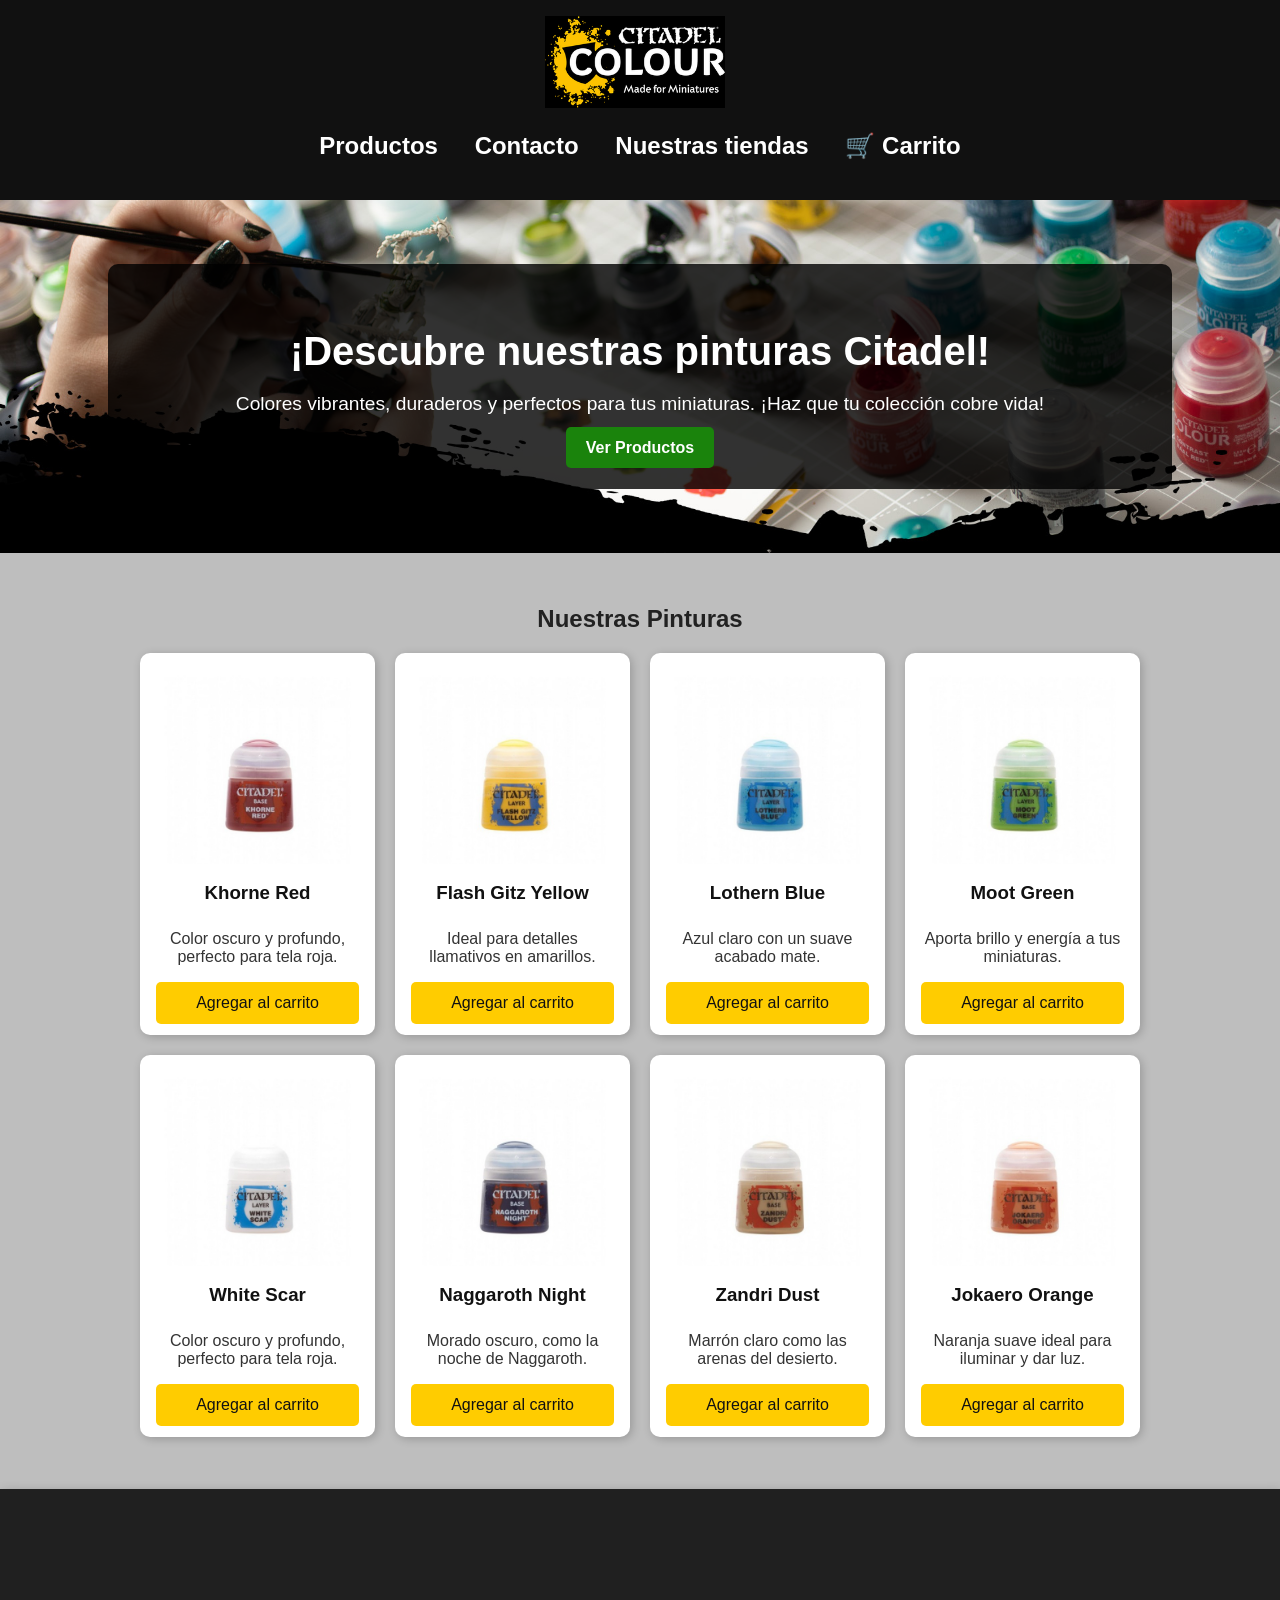
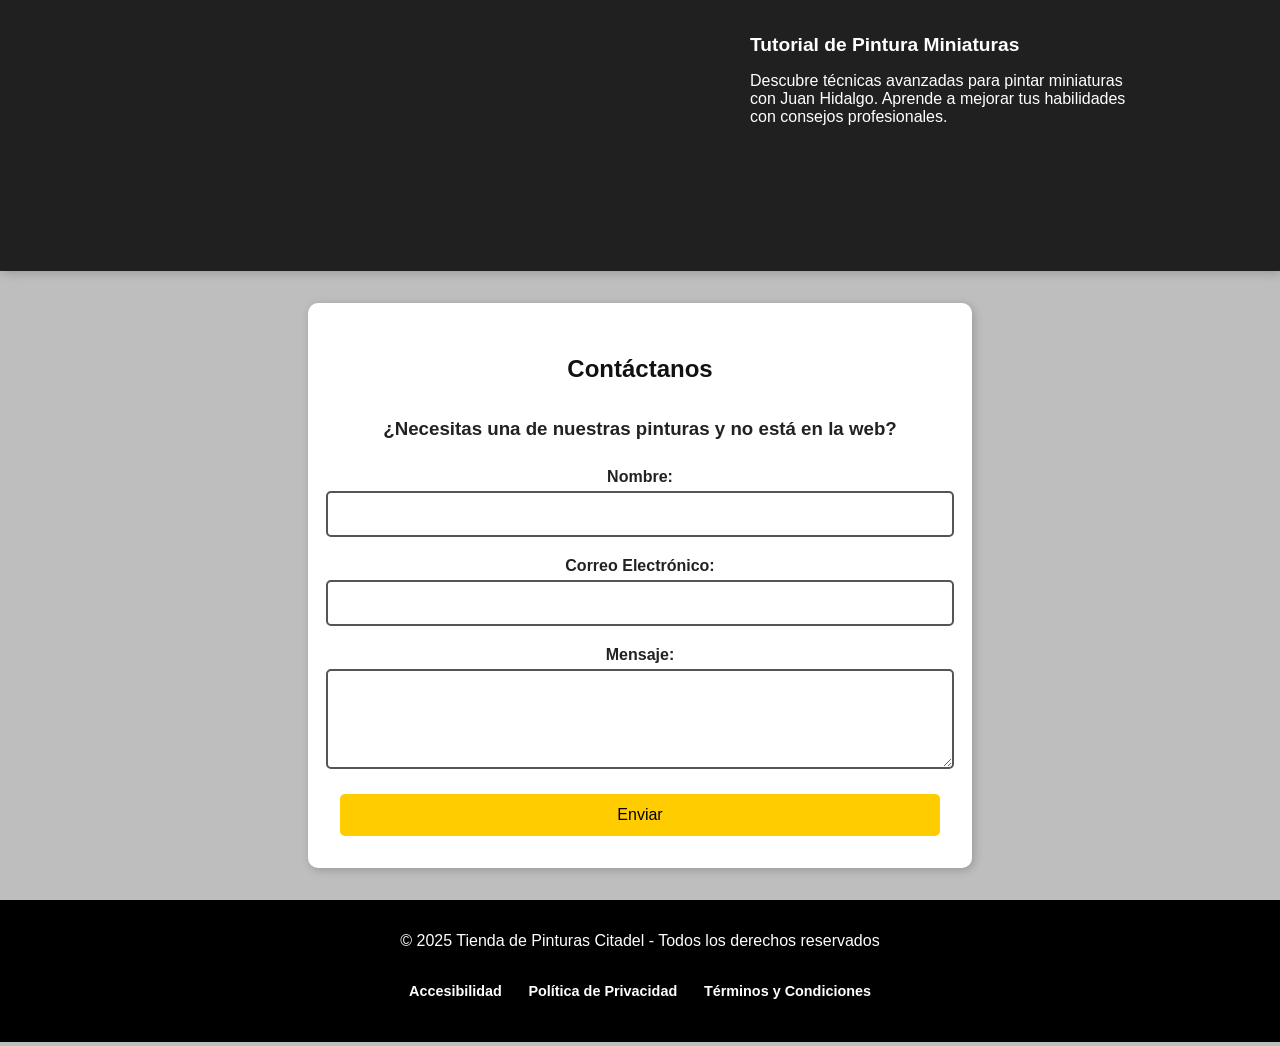
==== index.html @ b5c4b56a "Update and rename citadel.html to index.html" ====
<!DOCTYPE html>
<html lang="es">
<head>
    <meta charset="UTF-8">
    <meta name="viewport" content="width=device-width, initial-scale=1.0">
    <title>Tienda de Pinturas Citadel</title>
    <link rel="stylesheet" href="estilo.css">
</head>
<body>
    <a href="#contenido-principal" class="sr-only">Saltar al contenido</a>

 
    <header>
        <img src="images/citadel-icon.png" alt="" style="width: 180px; height: auto; vertical-align: middle; margin-right: 10px;">
        <nav aria-label="Navegación principal">
            <ul>
                <li><a href="#productos">Productos</a></li>
                <li><a href="#contacto">Contacto</a></li>
                <li><a href="#nuestrastiendas">Nuestras tiendas</a></li>
                <li><a href="#carrito"><span aria-hidden="true">🛒</span> Carrito</a></li>
            </ul>
        </nav>
    </header>
    
    <main id="contenido-principal">
        <section id="banner">
            <div class="banner-content">
                <h2>¡Descubre nuestras pinturas Citadel!</h2>
                <p>Colores vibrantes, duraderos y perfectos para tus miniaturas. ¡Haz que tu colección cobre vida!</p>
                <a href="#productos" class="banner-button">Ver Productos</a>
            </div>
        </section>

        <!-- Sección de productos -->
        <section id="productos" aria-labelledby="titulo-productos">

            <h2 id="titulo-productos">Nuestras Pinturas</h2>
            <div class="productos-grid">
                <article class="producto">
                    <img src="images/khorne-red.jpg" alt="">
                    <h3>Khorne Red</h3>
                    <p>Color oscuro y profundo, perfecto para tela roja.</p>
                    <button>Agregar al carrito<span class="sr-only">Pintura Citadel Khorne Red</span></button>
                </article>
                <article class="producto">
                    <img src="images/flash-gitz-yellow.jpg" alt="">
                    <h3>Flash Gitz Yellow</h3>
                    <p>Ideal para detalles llamativos en amarillos.</p>
                    <button>Agregar al carrito<span class="sr-only">Pintura Citadel Flash Gitz Yellow</span></button>
                </article>
                <article class="producto">
                    <img src="images/lothern-blue.jpg" alt="">
                    <h3>Lothern Blue</h3>
                    <p>Azul claro con un suave acabado mate.</p>
                    <button>Agregar al carrito<span class="sr-only">Pintura Citadel Lothern Blue</span></button>
                </article>
                <article class="producto">
                    <img src="images/moot-green.jpg" alt="">
                    <h3>Moot Green</h3>
                    <p>Aporta brillo y energía a tus miniaturas.</p>
                    <button>Agregar al carrito<span class="sr-only">Pintura Citadel Moot Green</span></button>
                </article>
                <article class="producto">
                    <img src="images/white-scar.jpg" alt="">
                    <h3>White Scar</h3>
                    <p>Color oscuro y profundo, perfecto para tela roja.</p>
                    <button>Agregar al carrito<span class="sr-only">Pintura Citadel White Scar</span></button>
                </article>
                <article class="producto">
                    <img src="images/naggaroth-night.jpg" alt="">
                    <h3>Naggaroth Night</h3>
                    <p>Morado oscuro, como la noche de Naggaroth.</p>
                    <button>Agregar al carrito<span class="sr-only">Pintura Citadel Naggaroth Night</span></button>
                </article>
                <article class="producto">
                    <img src="images/zandri-dust.jpg" alt="">
                    <h3>Zandri Dust</h3>
                    <p>Marrón claro como las arenas del desierto.</p>
                    <button>Agregar al carrito<span class="sr-only">Pintura Citadel Zandri Dust</span></button>
                </article>
                <article class="producto">
                    <img src="images/jokaero-orange.jpg" alt="">
                    <h3>Jokaero Orange</h3>
                    <p>Naranja suave ideal para iluminar y dar luz.</p>
                    <button>Agregar al carrito <span class="sr-only">Pintura Citadel Jokaero Orange</span></button>
                </article>
            </div>
        </section>
        <section id="video-guia">
            <div class="video-tarjeta">
                <iframe width="560" height="315" src="https://www.youtube.com/embed/6CYxpBJukm0" title="YouTube video player" frameborder="0" allow="accelerometer; autoplay; clipboard-write; encrypted-media; gyroscope; picture-in-picture" allowfullscreen></iframe>
                <div style="max-width: 400px; text-align: left;">
                    <h2 class="h2video" style="font-size: 1.2em;">Tutorial de Pintura Miniaturas</h2>
                    <p class="textovideo" style="font-size: 1em;">Descubre técnicas avanzadas para pintar miniaturas con Juan Hidalgo. Aprende a mejorar tus habilidades con consejos profesionales.</p>
                </div>
            </div>
        </section>

        <!-- Formulario de contacto -->
        <section id="contacto" aria-labelledby="titulo-contacto">
            <h2 id="titulo-contacto">Contáctanos</h2>
            <h3>¿Necesitas una de nuestras pinturas y no está en la web?</h3>
            <form action="#" method="post">
                <label for="nombre">Nombre:</label>
                <input type="text" id="nombre" name="nombre" required>
                
                <label for="email">Correo Electrónico:</label>
                <input type="email" id="email" name="email" required>
                
                <label for="mensaje">Mensaje:</label>
                <textarea id="mensaje" name="mensaje" rows="4" required></textarea>
                
                <button type="submit">Enviar</button>
            </form>
        </section>
    </main>

    <!-- Footer -->
    <footer>
         <p>&copy; 2025 Tienda de Pinturas Citadel - Todos los derechos reservados</p>
        <nav aria-label="Navegación secundaria">
            <ul>
                <li><a href="#accesibilidad">Accesibilidad</a></li>
                <li><a href="#privacidad">Política de Privacidad</a></li>
                <li><a href="#terminos">Términos y Condiciones</a></li>
            </ul>
        </nav>
    </footer>
</body>

</html>
---- estilo.css ----
/* Estilos general */
body {
    font-family: Arial, sans-serif;
    margin: 0;
    padding: 0;
    background-color: #bebebe;
    color: #222;
}

/* Estilo del encabezado */
header {
    background: #111; 
    color: #ffffff;
    padding: 1rem;
    text-align: center;
}

nav ul {
    list-style: none;
    padding: 0;
    font-size: 1.5rem;
}

nav ul li {
    display: inline;
    margin: 0 15px;
}

nav ul li a {
    color: #ffffff;
    text-decoration: none;
    font-weight: bold;
}


/* Banner*/
#banner {
    background-image: url('images/paint-banner.jpg');
    background-size: cover; 
    background-position: center; 
    color: #fff;
    text-align: center;
    padding: 4rem 0;
    position: relative;
}

#banner .banner-content {
    max-width: 1000px;
    margin: 0 auto;
    padding: 2rem;
    background-color: rgba(0, 0, 0, 0.8);
    border-radius: 10px;
}

#banner h2 {
    font-size: 2.5rem;
    font-weight: bold;
    margin-bottom: 1rem;
}

#banner p {
    font-size: 1.2rem;
    margin-bottom: 1.5rem;
}

#banner .banner-button {
    background-color: #1a830c; 
    color: white;
    padding: 12px 20px;
    text-decoration: none;
    border-radius: 5px;
    font-weight: bold;
    font-size: 1rem;
    transition: background-color 0.3s ease;
}

#banner .banner-button:hover {
    background-color: #006000;
}

/* Responsive banner */
@media (max-width: 768px) {
    #banner h2 {
        font-size: 1.8rem;
    }

    #banner p {
        font-size: 1rem;
    }

    #banner .banner-button {
        padding: 10px 15px;
        font-size: 0.9rem;
    }
}


/* Productos */
#productos {
    padding: 2rem;
    text-align: center;
}

.productos-grid {
    display: grid;
    grid-template-columns: repeat(auto-fit, minmax(200px, 1fr)); 
    gap: 20px;
    max-width: 1000px;
    margin: auto;
}

.producto {
    background: #ffffff;
    padding: 1rem;
    border-radius: 10px;
    box-shadow: 2px 2px 10px rgba(0, 0, 0, 0.2);
    display: flex;
    flex-direction: column;
    justify-content: space-between;
    height: 350px; 
    text-align: center;
}

.producto img {
    width: 100%;
    border-radius: 5px;
}

.producto h3 {
    margin: 10px 0;
    color: #111;
}

.producto p {
    color: #333;
    flex-grow: 1; 
}

/* Para lectores de pantalla únicamente */
.sr-only {
    position: absolute;
    width: 1px;
    height: 1px;
    margin: -1px;
    padding: 0;
    border: 0;
    clip: rect(0, 0, 0, 0); 
    overflow: hidden; 
}


/* Agregar al carrito */
button {
    background: #FFCC00; 
    color: #111; 
    padding: 12px;
    border: none;
    border-radius: 5px;
    cursor: pointer;
    font-size: 1rem;
    transition: background 0.3s ease;
}

button:hover {
    background: #e6b800;
}

/* Footer */
footer {
    background: #000; 
    color: #ffffff;
    text-align: center;
    padding: 1rem;
    margin-top: 2rem;
}

footer nav ul {
    padding: 0;
}

footer nav ul li {
    display: inline;
    margin: 0 10px;
}

footer nav ul li a {
    color: #ffffff;
    text-decoration: none;
    font-size: 0.9rem;
}

/* Vídeo */
.video-tarjeta{

    display: flex; 
    align-items: center; 
    justify-content: center; 
    gap: 60px; 
    margin-top: 20px;
    background: #202020;
    padding: 1rem;
    box-shadow: 2px 2px 10px rgba(0, 0, 0, 0.2); 
    height: 350px;

}

.h2video{
    color: #ffffff;
}
.textovideo{
    color: #ffffff;
}

/* Formulario de contacto */
#contacto {
    background: #ffffff;
    padding: 2rem;
    margin: 2rem auto;
    max-width: 600px;
    border-radius: 10px;
    box-shadow: 2px 2px 10px rgba(0, 0, 0, 0.2);
    display: flex;
    flex-direction: column;
    justify-content: center;
    align-items: center;
}

#contacto h2 {
    text-align: center;
    color: #111;
    margin-bottom: 1rem; 
}

form {
    display: flex;
    flex-direction: column;
    width: 100%;
    align-items: center; 
}

label {
    font-weight: bold;
    margin-top: 10px;
    color: #222;
}

input, textarea {
    width: 100%;
    padding: 12px;
    margin-top: 5px;
    border: 2px solid #555;
    border-radius: 5px;
    font-size: 1rem;
    background-color: #fff;
    color: #000;
    margin-bottom: 10px; 
}

input:focus, textarea:focus {
    border-color: #FFCC00;
    outline: none;
}

button[type="submit"] {
    background: #FFCC00;
    color: rgb(0, 0, 0);
    padding: 12px;
    border: none;
    border-radius: 5px;
    cursor: pointer;
    font-size: 1rem;
    transition: background 0.3s ease;
    margin-top: 15px;
    width: 100%; 
}

button[type="submit"]:hover {
    background: #e6b800;
}


/* Responsive */
@media (max-width: 768px) {
    .productos-grid {
        grid-template-columns: repeat(auto-fit, minmax(150px, 1fr)); 
    }

    footer nav ul {
        text-align: center;
    }

    footer nav ul li {
        display: block;
        margin: 5px 0;
    }

    #contacto {
        max-width: 90%; 
        padding: 1.5rem;
    }

    button, input, textarea {
        font-size: 0.9rem;
    }
}

@media (max-width: 480px) {
    nav ul li {
        margin: 0 10px; 
    }

    button {
        padding: 10px;
        font-size: 0.9rem;
    }
}
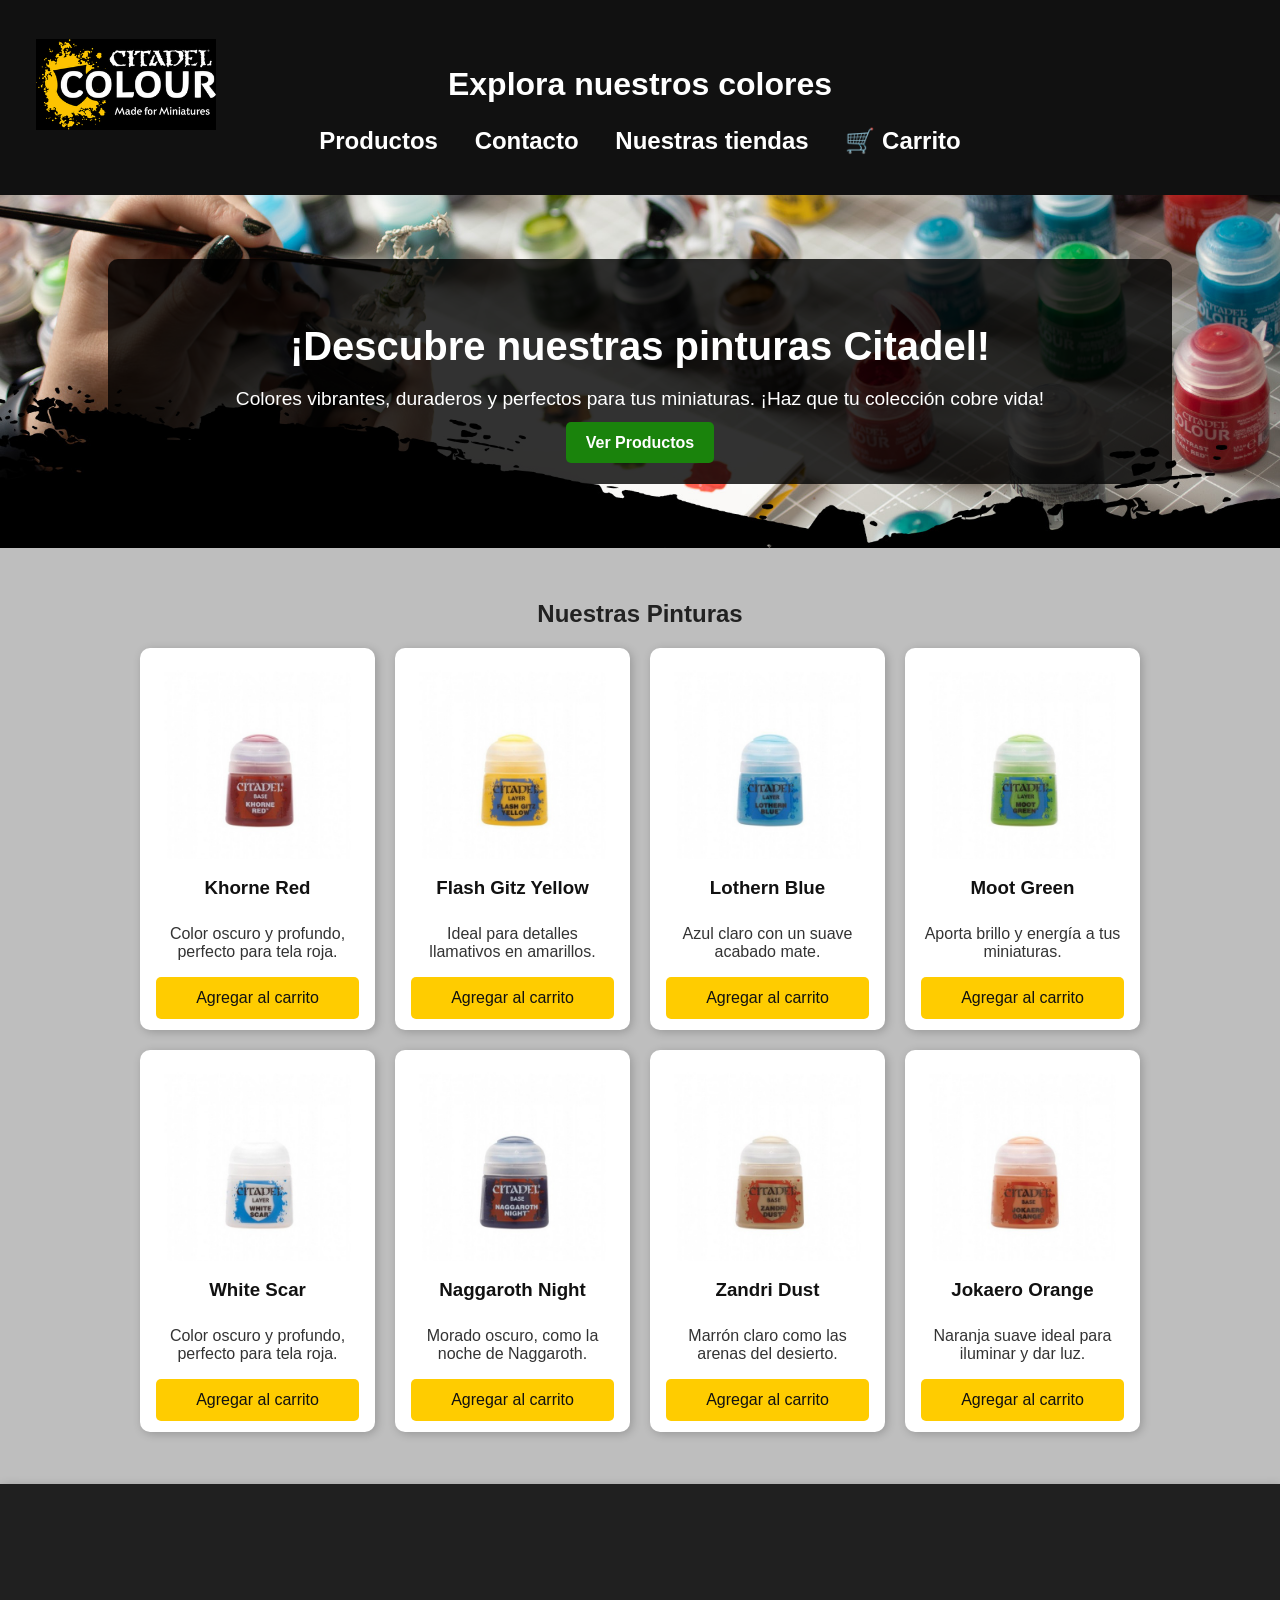
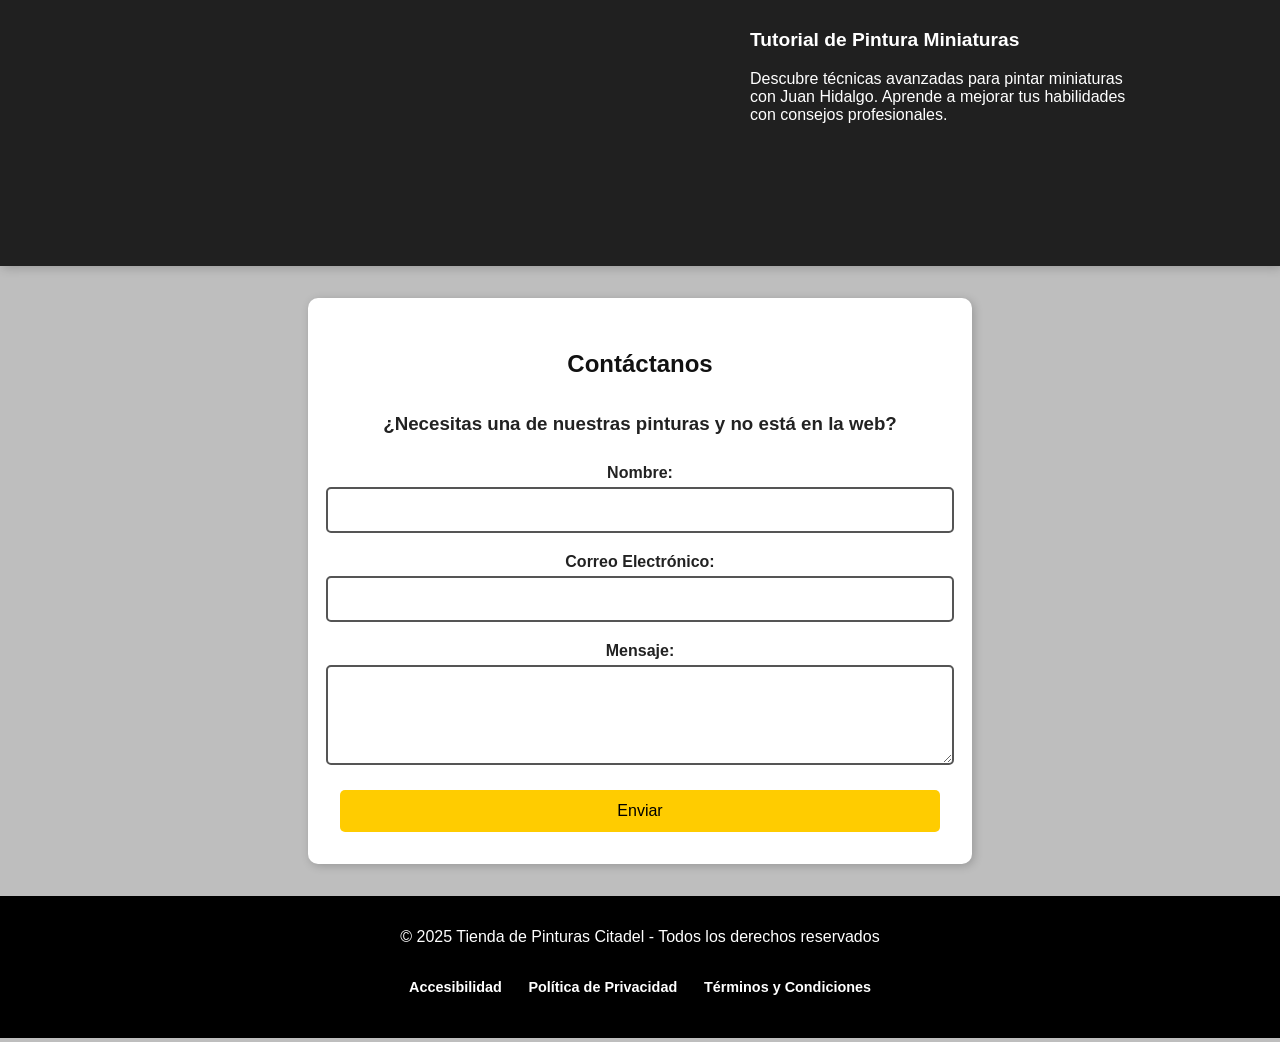
==== commit 09f08c71: "Add files via upload" ====
--- a/index.html
+++ b/index.html
@@ -11,7 +11,13 @@
 
  
     <header>
-        <img src="images/citadel-icon.png" alt="" style="width: 180px; height: auto; vertical-align: middle; margin-right: 10px;">
+        <div style="display: flex; align-items: center; justify-content: center; position: relative; padding-top: 50px;">
+            <img src="images/citadel-icon.png" alt="" 
+                 style="width: 180px; height: auto; position: absolute; left: 20px;">
+            <h1 style="margin: 0;">Explora nuestros colores</h1>
+        </div>
+        
+        
         <nav aria-label="Navegación principal">
             <ul>
                 <li><a href="#productos">Productos</a></li>
@@ -20,9 +26,11 @@
                 <li><a href="#carrito"><span aria-hidden="true">🛒</span> Carrito</a></li>
             </ul>
         </nav>
+        
     </header>
     
     <main id="contenido-principal">
+
         <section id="banner">
             <div class="banner-content">
                 <h2>¡Descubre nuestras pinturas Citadel!</h2>
@@ -86,15 +94,26 @@
                 </article>
             </div>
         </section>
-        <section id="video-guia">
+
+         <!-- Vídeo -->
+        <section id="video-guia" aria-labelledby="video-guia-title">
+            <h2 id="video-guia-title" class="sr-only">Tutorial de Pintura Miniaturas</h2>
+        
             <div class="video-tarjeta">
-                <iframe width="560" height="315" src="https://www.youtube.com/embed/6CYxpBJukm0" title="YouTube video player" frameborder="0" allow="accelerometer; autoplay; clipboard-write; encrypted-media; gyroscope; picture-in-picture" allowfullscreen></iframe>
+                <iframe width="560" height="315" 
+                        src="https://www.youtube.com/embed/6CYxpBJukm0" 
+                        title="Tutorial de Pintura Miniaturas de Juan Hidalgo"
+                        frameborder="0" 
+                        allow="accelerometer; autoplay; clipboard-write; encrypted-media; gyroscope; picture-in-picture" 
+                        allowfullscreen 
+                        aria-label="Video tutorial de pintura de miniaturas con Juan Hidalgo, mostrando técnicas avanzadas para pintar figuras"></iframe>
                 <div style="max-width: 400px; text-align: left;">
-                    <h2 class="h2video" style="font-size: 1.2em;">Tutorial de Pintura Miniaturas</h2>
-                    <p class="textovideo" style="font-size: 1em;">Descubre técnicas avanzadas para pintar miniaturas con Juan Hidalgo. Aprende a mejorar tus habilidades con consejos profesionales.</p>
+                    <h3 class="h2video" style="font-size: 1.2em;" tabindex="0">Tutorial de Pintura Miniaturas</h3>
+                    <p class="textovideo" style="font-size: 1em;" tabindex="0">Descubre técnicas avanzadas para pintar miniaturas con Juan Hidalgo. Aprende a mejorar tus habilidades con consejos profesionales.</p>
                 </div>
             </div>
         </section>
+        
 
         <!-- Formulario de contacto -->
         <section id="contacto" aria-labelledby="titulo-contacto">
--- a/estilo.css
+++ b/estilo.css
@@ -190,8 +190,7 @@
 }
 
 /* Vídeo */
-.video-tarjeta{
-
+.video-tarjeta {
     display: flex; 
     align-items: center; 
     justify-content: center; 
@@ -201,15 +200,16 @@
     padding: 1rem;
     box-shadow: 2px 2px 10px rgba(0, 0, 0, 0.2); 
     height: 350px;
-
-}
-
-.h2video{
-    color: #ffffff;
-}
-.textovideo{
-    color: #ffffff;
-}
+}
+
+.h2video {
+    color: #ffffff;
+}
+
+.textovideo {
+    color: #ffffff;
+}
+
 
 /* Formulario de contacto */
 #contacto {
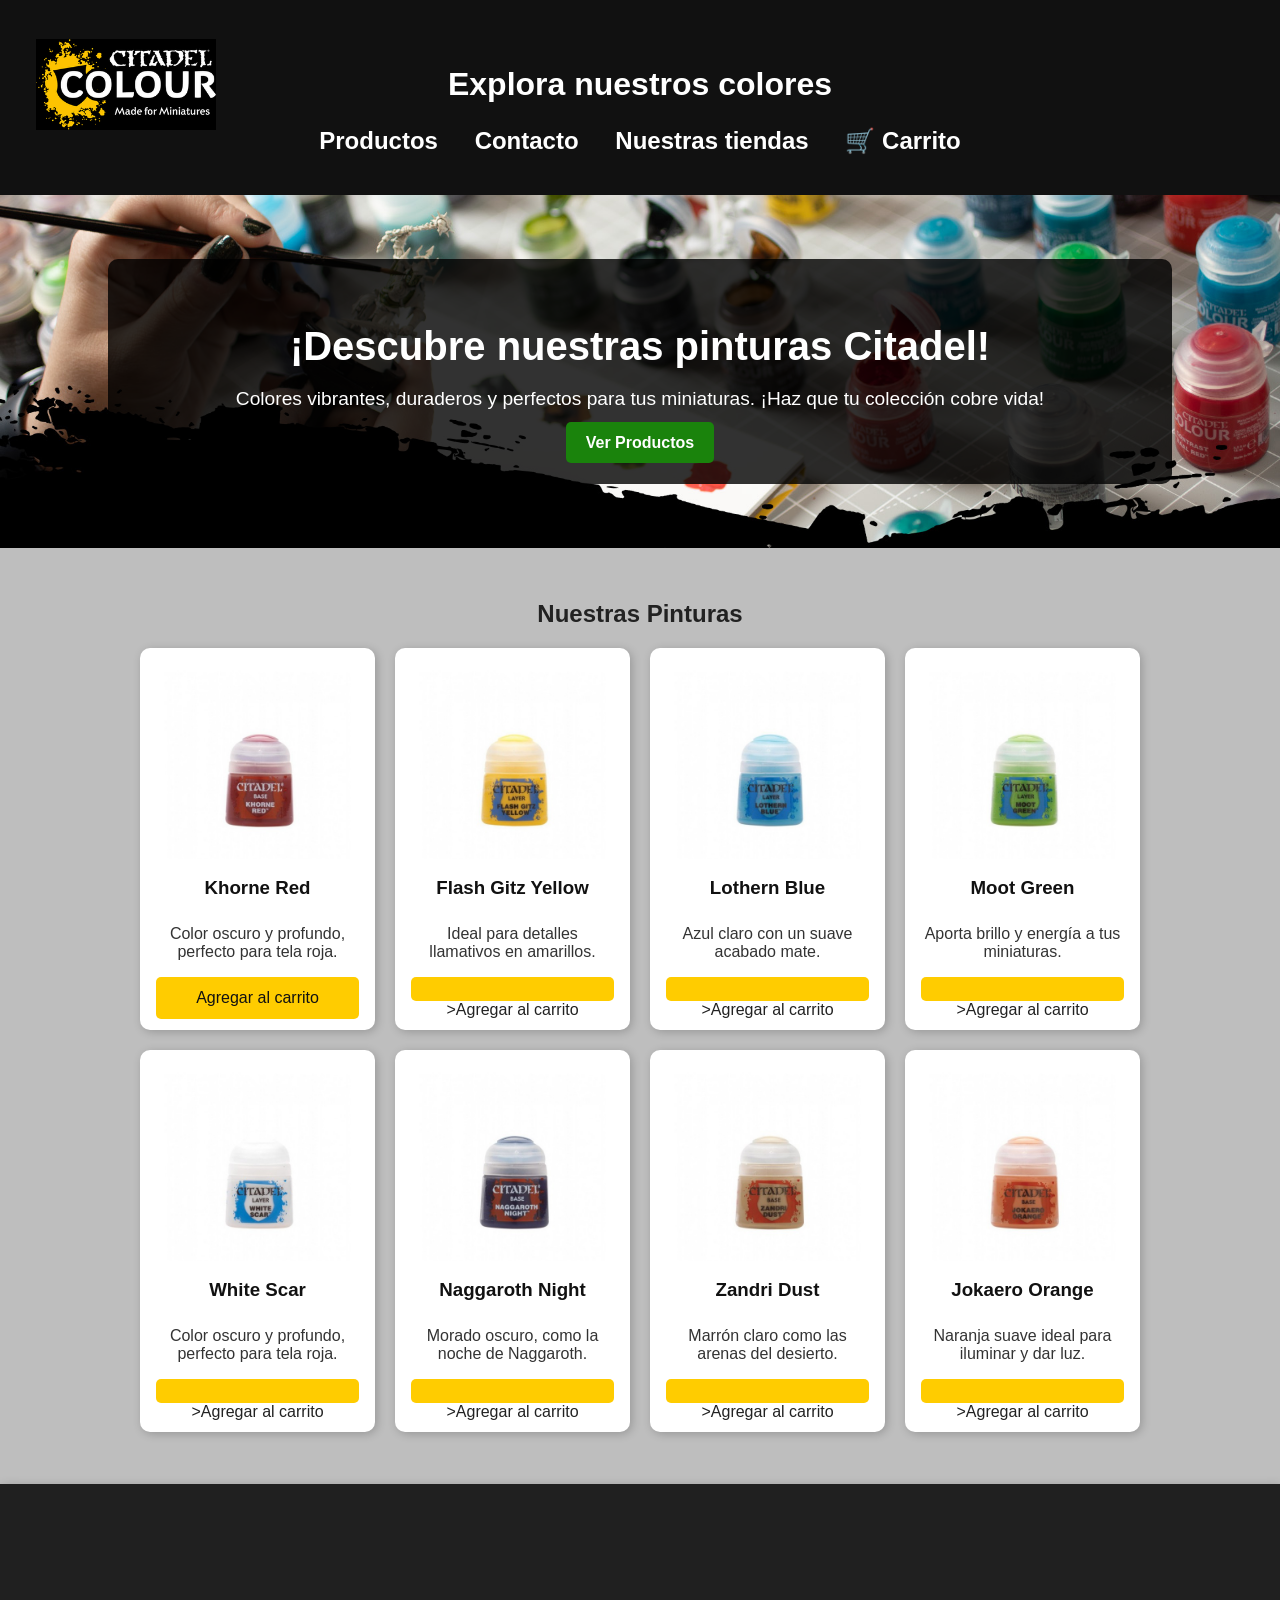
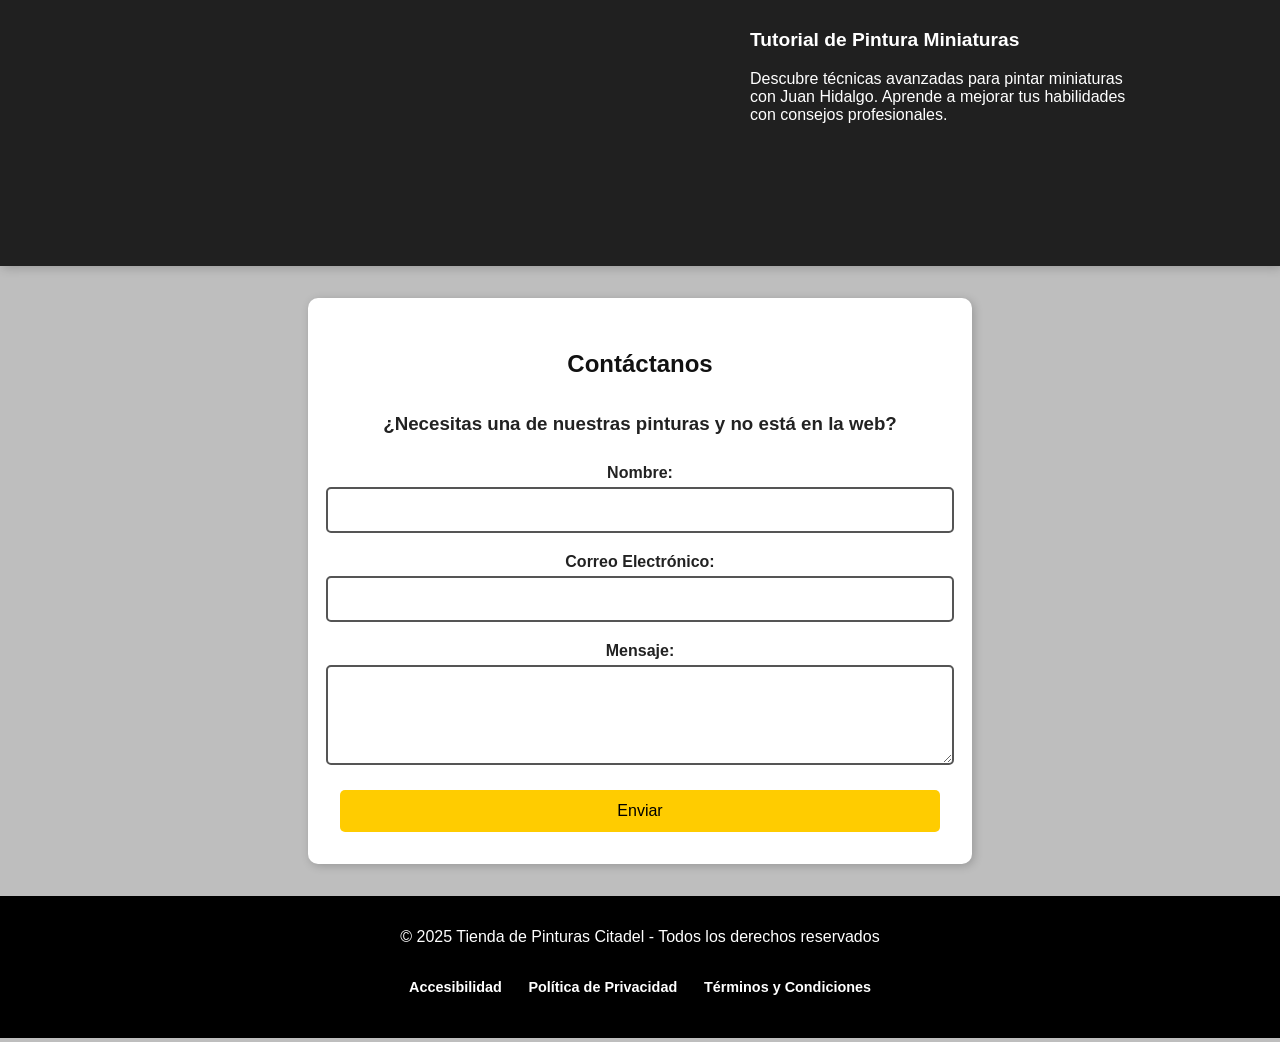
==== commit 074c1079: "v3" ====
--- a/index.html
+++ b/index.html
@@ -48,52 +48,62 @@
                     <img src="images/khorne-red.jpg" alt="">
                     <h3>Khorne Red</h3>
                     <p>Color oscuro y profundo, perfecto para tela roja.</p>
-                    <button>Agregar al carrito<span class="sr-only">Pintura Citadel Khorne Red</span></button>
+                    <button id="agregar-khorne" class="agregar-carrito">Agregar al carrito<span class="sr-only">Pintura Citadel Khorne Red</span></button>
                 </article>
                 <article class="producto">
                     <img src="images/flash-gitz-yellow.jpg" alt="">
                     <h3>Flash Gitz Yellow</h3>
                     <p>Ideal para detalles llamativos en amarillos.</p>
-                    <button>Agregar al carrito<span class="sr-only">Pintura Citadel Flash Gitz Yellow</span></button>
+                    <button class="agregar-carrito"></button>>Agregar al carrito<span class="sr-only">Pintura Citadel Flash Gitz Yellow</span></button>
                 </article>
                 <article class="producto">
                     <img src="images/lothern-blue.jpg" alt="">
                     <h3>Lothern Blue</h3>
                     <p>Azul claro con un suave acabado mate.</p>
-                    <button>Agregar al carrito<span class="sr-only">Pintura Citadel Lothern Blue</span></button>
+                    <button class="agregar-carrito"></button>>Agregar al carrito<span class="sr-only">Pintura Citadel Lothern Blue</span></button>
                 </article>
                 <article class="producto">
                     <img src="images/moot-green.jpg" alt="">
                     <h3>Moot Green</h3>
                     <p>Aporta brillo y energía a tus miniaturas.</p>
-                    <button>Agregar al carrito<span class="sr-only">Pintura Citadel Moot Green</span></button>
+                    <button class="agregar-carrito"></button>>Agregar al carrito<span class="sr-only">Pintura Citadel Moot Green</span></button>
                 </article>
                 <article class="producto">
                     <img src="images/white-scar.jpg" alt="">
                     <h3>White Scar</h3>
                     <p>Color oscuro y profundo, perfecto para tela roja.</p>
-                    <button>Agregar al carrito<span class="sr-only">Pintura Citadel White Scar</span></button>
+                    <button class="agregar-carrito"></button>>Agregar al carrito<span class="sr-only">Pintura Citadel White Scar</span></button>
                 </article>
                 <article class="producto">
                     <img src="images/naggaroth-night.jpg" alt="">
                     <h3>Naggaroth Night</h3>
                     <p>Morado oscuro, como la noche de Naggaroth.</p>
-                    <button>Agregar al carrito<span class="sr-only">Pintura Citadel Naggaroth Night</span></button>
+                    <button class="agregar-carrito"></button>>Agregar al carrito<span class="sr-only">Pintura Citadel Naggaroth Night</span></button>
                 </article>
                 <article class="producto">
                     <img src="images/zandri-dust.jpg" alt="">
                     <h3>Zandri Dust</h3>
                     <p>Marrón claro como las arenas del desierto.</p>
-                    <button>Agregar al carrito<span class="sr-only">Pintura Citadel Zandri Dust</span></button>
+                    <button class="agregar-carrito"></button>>Agregar al carrito<span class="sr-only">Pintura Citadel Zandri Dust</span></button>
                 </article>
                 <article class="producto">
                     <img src="images/jokaero-orange.jpg" alt="">
                     <h3>Jokaero Orange</h3>
                     <p>Naranja suave ideal para iluminar y dar luz.</p>
-                    <button>Agregar al carrito <span class="sr-only">Pintura Citadel Jokaero Orange</span></button>
+                    <button class="agregar-carrito"></button>>Agregar al carrito <span class="sr-only">Pintura Citadel Jokaero Orange</span></button>
                 </article>
             </div>
+            <!-- Modal -->
+            <div id="modal" class="modal" role="dialog" aria-labelledby="modal-titulo" aria-hidden="true">
+                <div class="modal-content">
+                    <span id="cerrar-modal" class="close" aria-label="Cerrar modal">&times;</span>
+                        <h2 id="modal-titulo">Pintura agregada al carrito</h2>
+                        <p id="modal-mensaje">La pintura se ha añadido correctamente a tu carrito.</p>
+                        <button id="cerrar-modal-btn" class="modal-btn">Cerrar</button>
+                </div>
+            </div>
         </section>
+        
 
          <!-- Vídeo -->
         <section id="video-guia" aria-labelledby="video-guia-title">
@@ -145,6 +155,39 @@
             </ul>
         </nav>
     </footer>
+    <script>
+
+        const botonesAgregar = document.querySelectorAll('.producto button');
+        const modal = document.getElementById('modal');
+        const cerrarModalBtn = document.getElementById('cerrar-modal-btn');
+        const cerrarModal = document.getElementById('cerrar-modal');
+        
+        // Abrir el modal
+        function abrirModal() {
+            modal.style.display = "block";
+            modal.setAttribute('aria-hidden', 'false');
+            cerrarModalBtn.focus(); 
+        }
+        // Cerrar el modal
+        function cerrarModalFunc() {
+            modal.style.display = "none";
+            modal.setAttribute('aria-hidden', 'true');
+            botonesAgregar[0].focus(); 
+        }
+        botonesAgregar.forEach(button => {
+            button.addEventListener('click', () => {
+                abrirModal();
+            });
+        });
+        cerrarModal.addEventListener('click', cerrarModalFunc);
+        cerrarModalBtn.addEventListener('click', cerrarModalFunc);
+        window.addEventListener('keydown', (e) => {
+            if (e.key === 'Escape') {
+                cerrarModalFunc();
+            }
+        });
+        </script>
+        
 </body>
 
 </html>
--- a/estilo.css
+++ b/estilo.css
@@ -164,6 +164,62 @@
 button:hover {
     background: #e6b800;
 }
+
+/* Modal */
+.modal {
+    display: none;
+    position: fixed;
+    z-index: 1;
+    left: 0;
+    top: 0;
+    width: 100%;
+    height: 100%;
+    overflow: auto;
+    background-color: rgba(0, 0, 0, 0.4);
+    padding-top: 60px;
+}
+
+.modal-content {
+    background-color: #fefefe;
+    margin: 5% auto;
+    padding: 20px;
+    border: 1px solid #888;
+    width: 80%;
+    max-width: 400px;
+    border-radius: 10px;
+    text-align: center;
+}
+
+.close {
+    color: #aaa;
+    float: right;
+    font-size: 28px;
+    font-weight: bold;
+    cursor: pointer;
+}
+
+.close:hover,
+.close:focus {
+    color: black;
+    text-decoration: none;
+    cursor: pointer;
+}
+
+.modal-btn {
+    background-color: #FFCC00;
+    color: #111;
+    padding: 12px;
+    border: none;
+    border-radius: 5px;
+    cursor: pointer;
+    font-size: 1rem;
+    transition: background 0.3s ease;
+}
+
+.modal-btn:hover {
+    background: #e6b800;
+}
+
 
 /* Footer */
 footer {
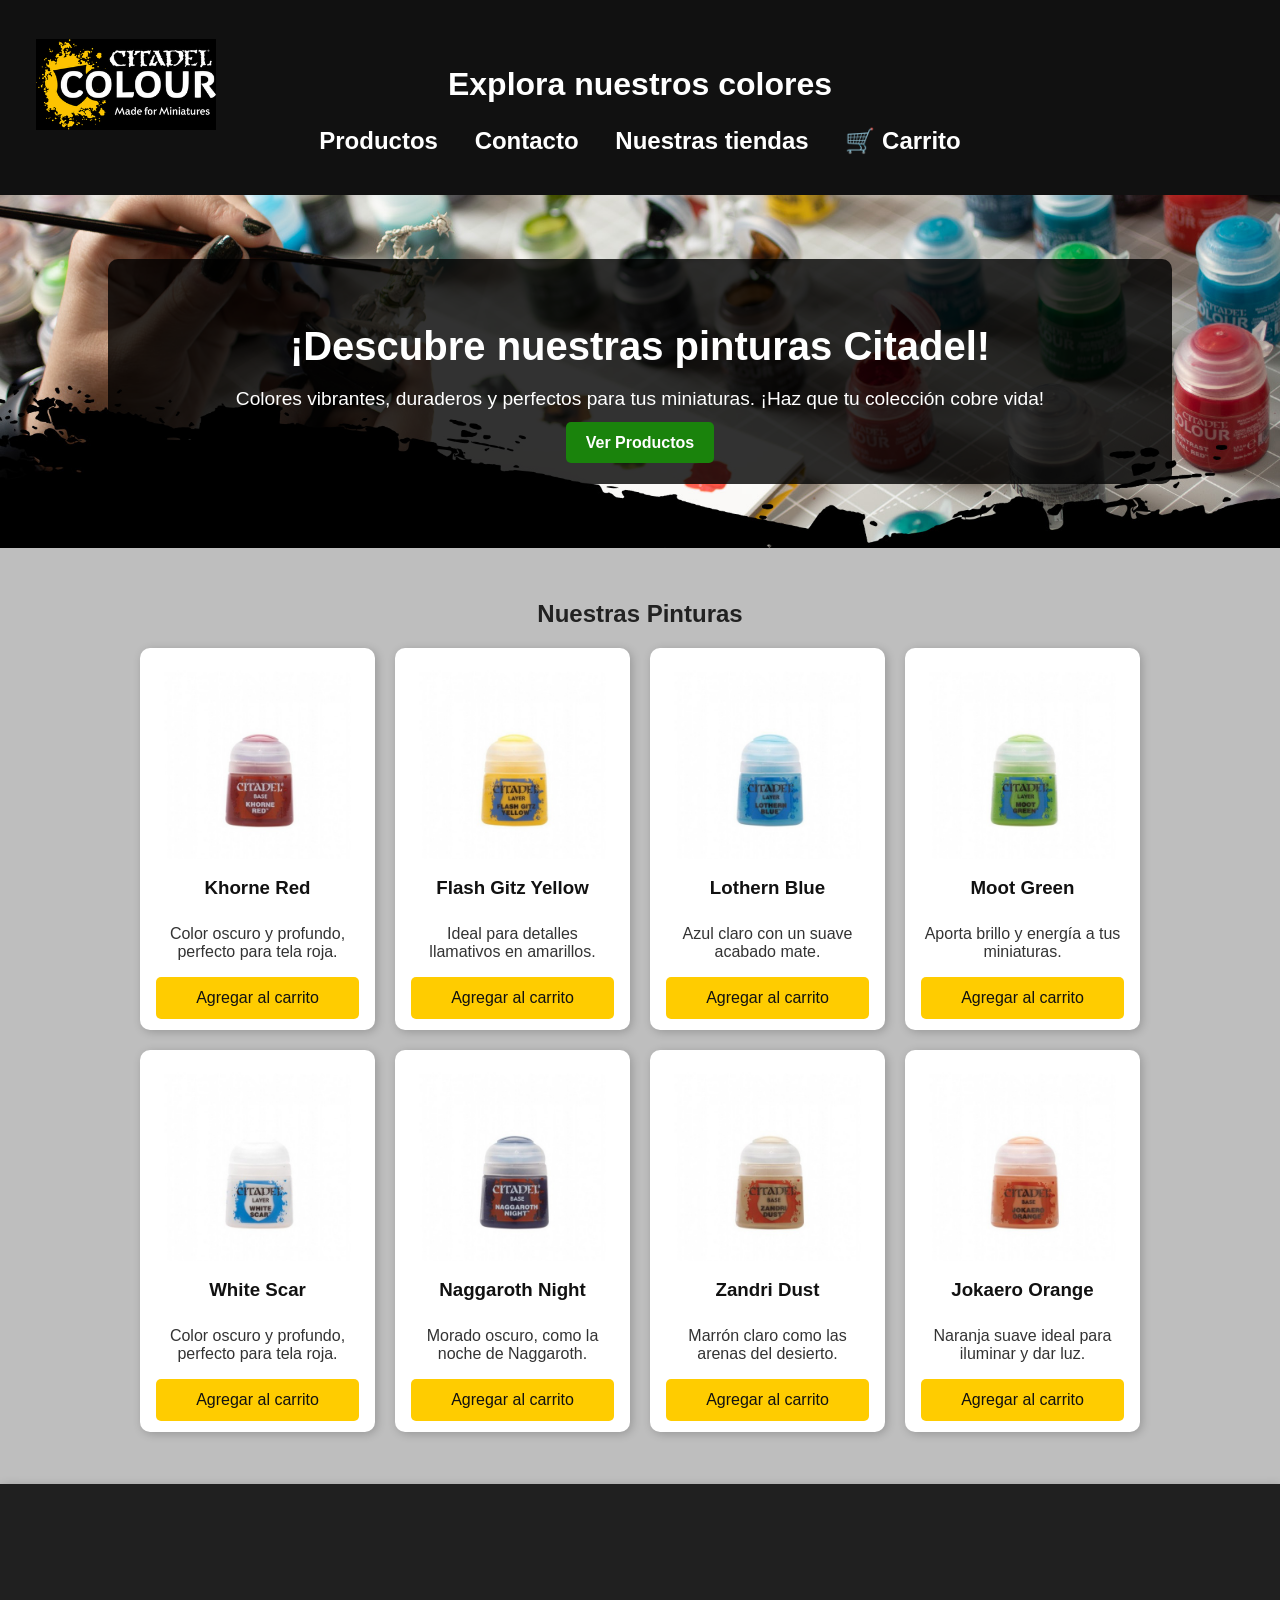
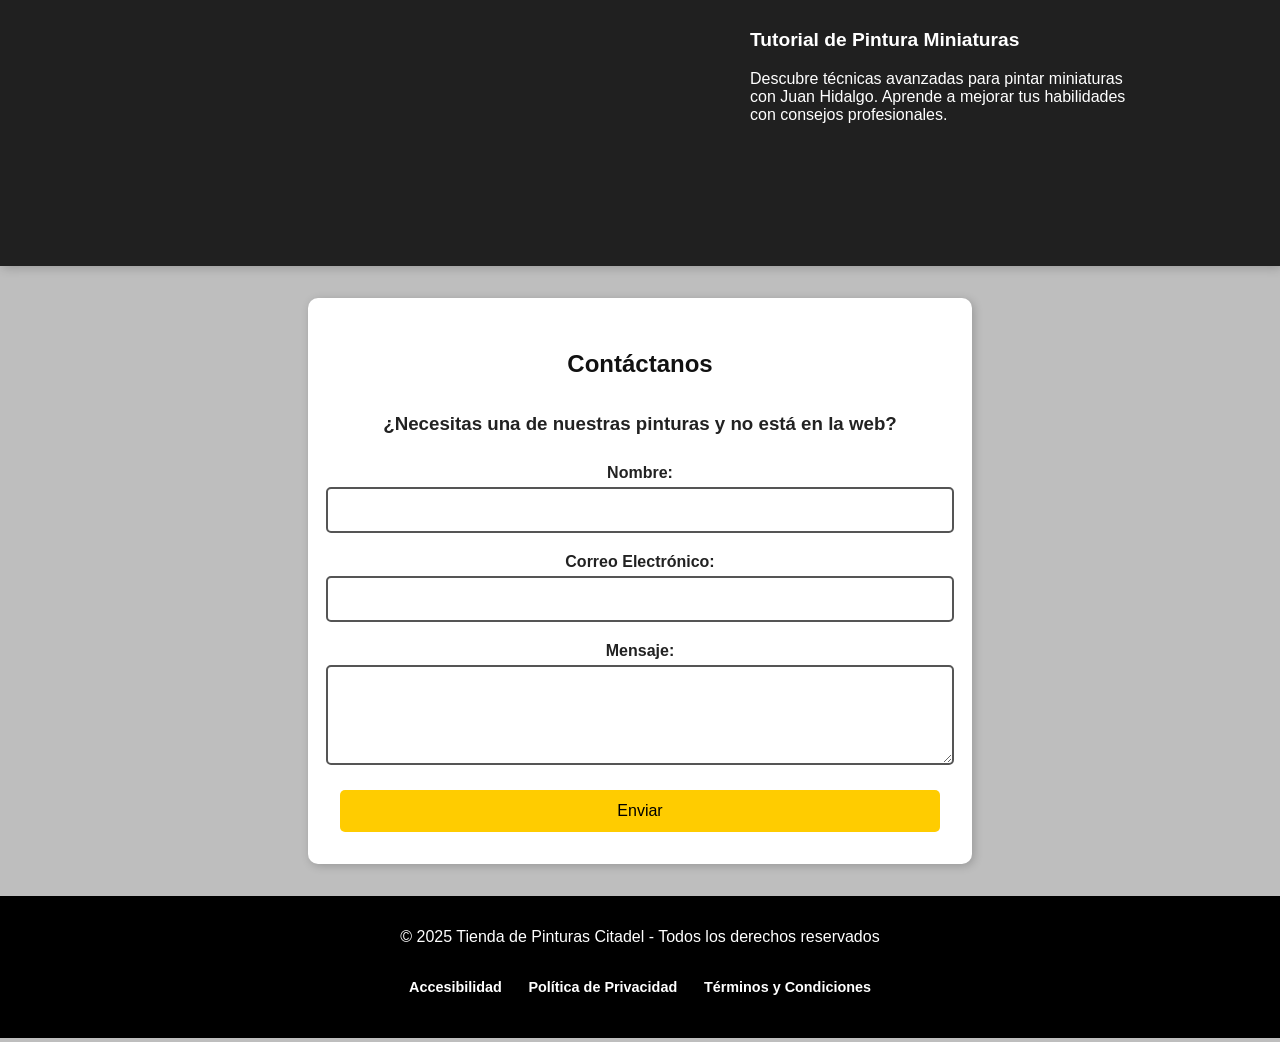
==== commit 0b2f8888: "v4" ====
--- a/index.html
+++ b/index.html
@@ -54,43 +54,43 @@
                     <img src="images/flash-gitz-yellow.jpg" alt="">
                     <h3>Flash Gitz Yellow</h3>
                     <p>Ideal para detalles llamativos en amarillos.</p>
-                    <button class="agregar-carrito"></button>>Agregar al carrito<span class="sr-only">Pintura Citadel Flash Gitz Yellow</span></button>
+                    <button class="agregar-carrito">Agregar al carrito<span class="sr-only">Pintura Citadel Flash Gitz Yellow</span></button>
                 </article>
                 <article class="producto">
                     <img src="images/lothern-blue.jpg" alt="">
                     <h3>Lothern Blue</h3>
                     <p>Azul claro con un suave acabado mate.</p>
-                    <button class="agregar-carrito"></button>>Agregar al carrito<span class="sr-only">Pintura Citadel Lothern Blue</span></button>
+                    <button class="agregar-carrito">Agregar al carrito<span class="sr-only">Pintura Citadel Lothern Blue</span></button>
                 </article>
                 <article class="producto">
                     <img src="images/moot-green.jpg" alt="">
                     <h3>Moot Green</h3>
                     <p>Aporta brillo y energía a tus miniaturas.</p>
-                    <button class="agregar-carrito"></button>>Agregar al carrito<span class="sr-only">Pintura Citadel Moot Green</span></button>
+                    <button class="agregar-carrito">Agregar al carrito<span class="sr-only">Pintura Citadel Moot Green</span></button>
                 </article>
                 <article class="producto">
                     <img src="images/white-scar.jpg" alt="">
                     <h3>White Scar</h3>
                     <p>Color oscuro y profundo, perfecto para tela roja.</p>
-                    <button class="agregar-carrito"></button>>Agregar al carrito<span class="sr-only">Pintura Citadel White Scar</span></button>
+                    <button class="agregar-carrito">Agregar al carrito<span class="sr-only">Pintura Citadel White Scar</span></button>
                 </article>
                 <article class="producto">
                     <img src="images/naggaroth-night.jpg" alt="">
                     <h3>Naggaroth Night</h3>
                     <p>Morado oscuro, como la noche de Naggaroth.</p>
-                    <button class="agregar-carrito"></button>>Agregar al carrito<span class="sr-only">Pintura Citadel Naggaroth Night</span></button>
+                    <button class="agregar-carrito">Agregar al carrito<span class="sr-only">Pintura Citadel Naggaroth Night</span></button>
                 </article>
                 <article class="producto">
                     <img src="images/zandri-dust.jpg" alt="">
                     <h3>Zandri Dust</h3>
                     <p>Marrón claro como las arenas del desierto.</p>
-                    <button class="agregar-carrito"></button>>Agregar al carrito<span class="sr-only">Pintura Citadel Zandri Dust</span></button>
+                    <button class="agregar-carrito">Agregar al carrito<span class="sr-only">Pintura Citadel Zandri Dust</span></button>
                 </article>
                 <article class="producto">
                     <img src="images/jokaero-orange.jpg" alt="">
                     <h3>Jokaero Orange</h3>
                     <p>Naranja suave ideal para iluminar y dar luz.</p>
-                    <button class="agregar-carrito"></button>>Agregar al carrito <span class="sr-only">Pintura Citadel Jokaero Orange</span></button>
+                    <button class="agregar-carrito">Agregar al carrito <span class="sr-only">Pintura Citadel Jokaero Orange</span></button>
                 </article>
             </div>
             <!-- Modal -->
